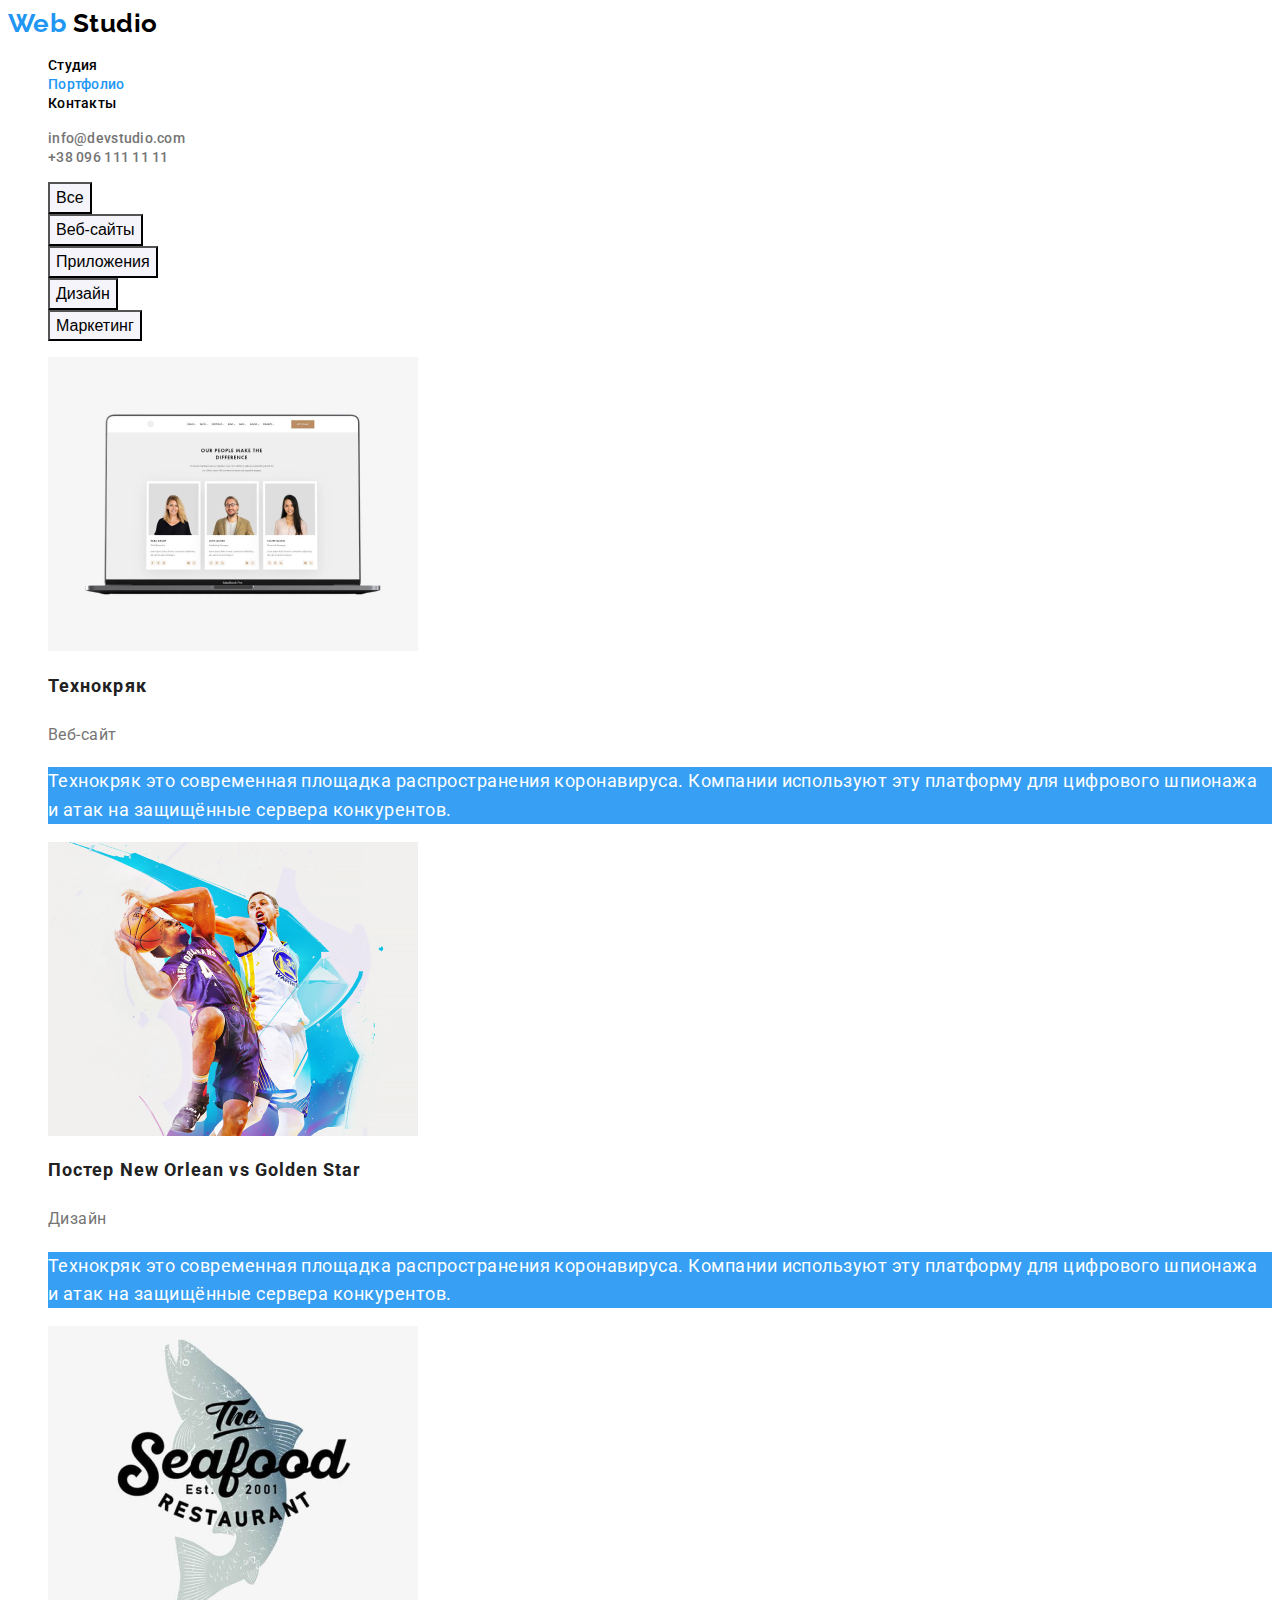
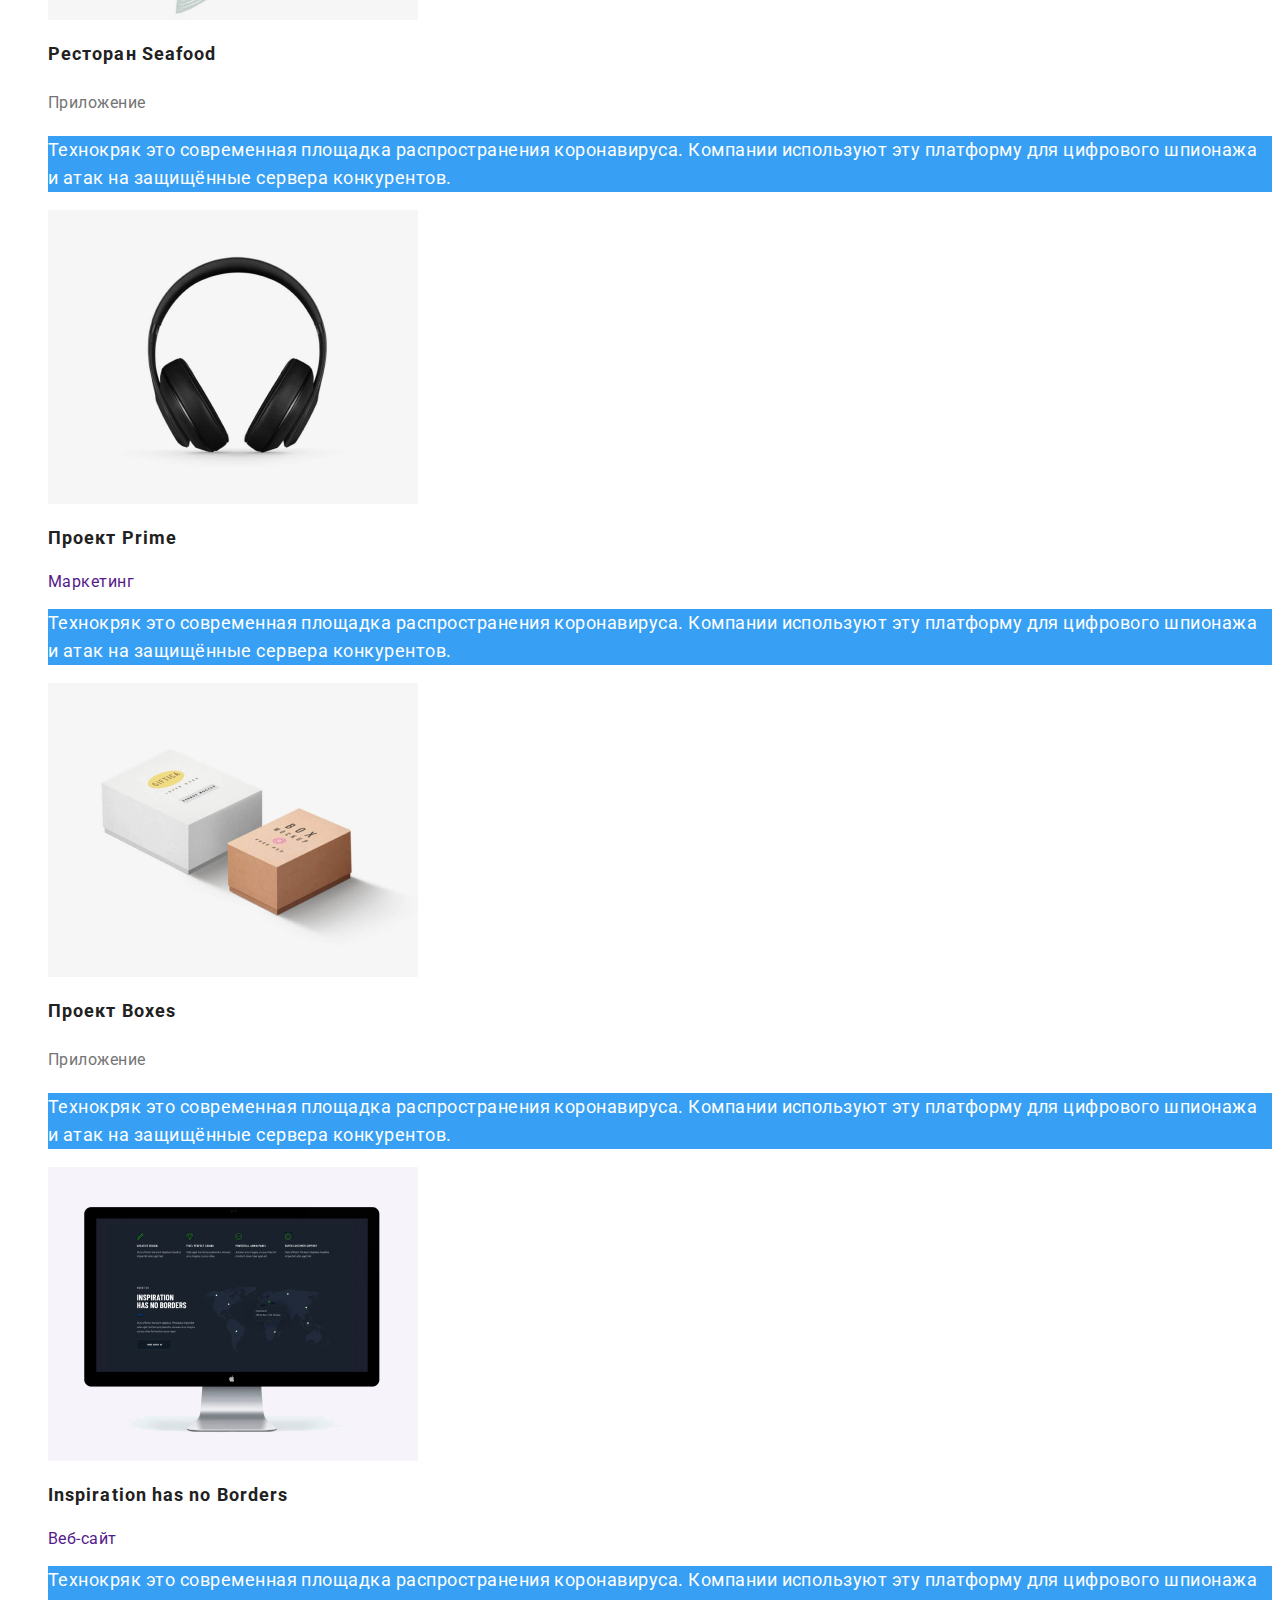
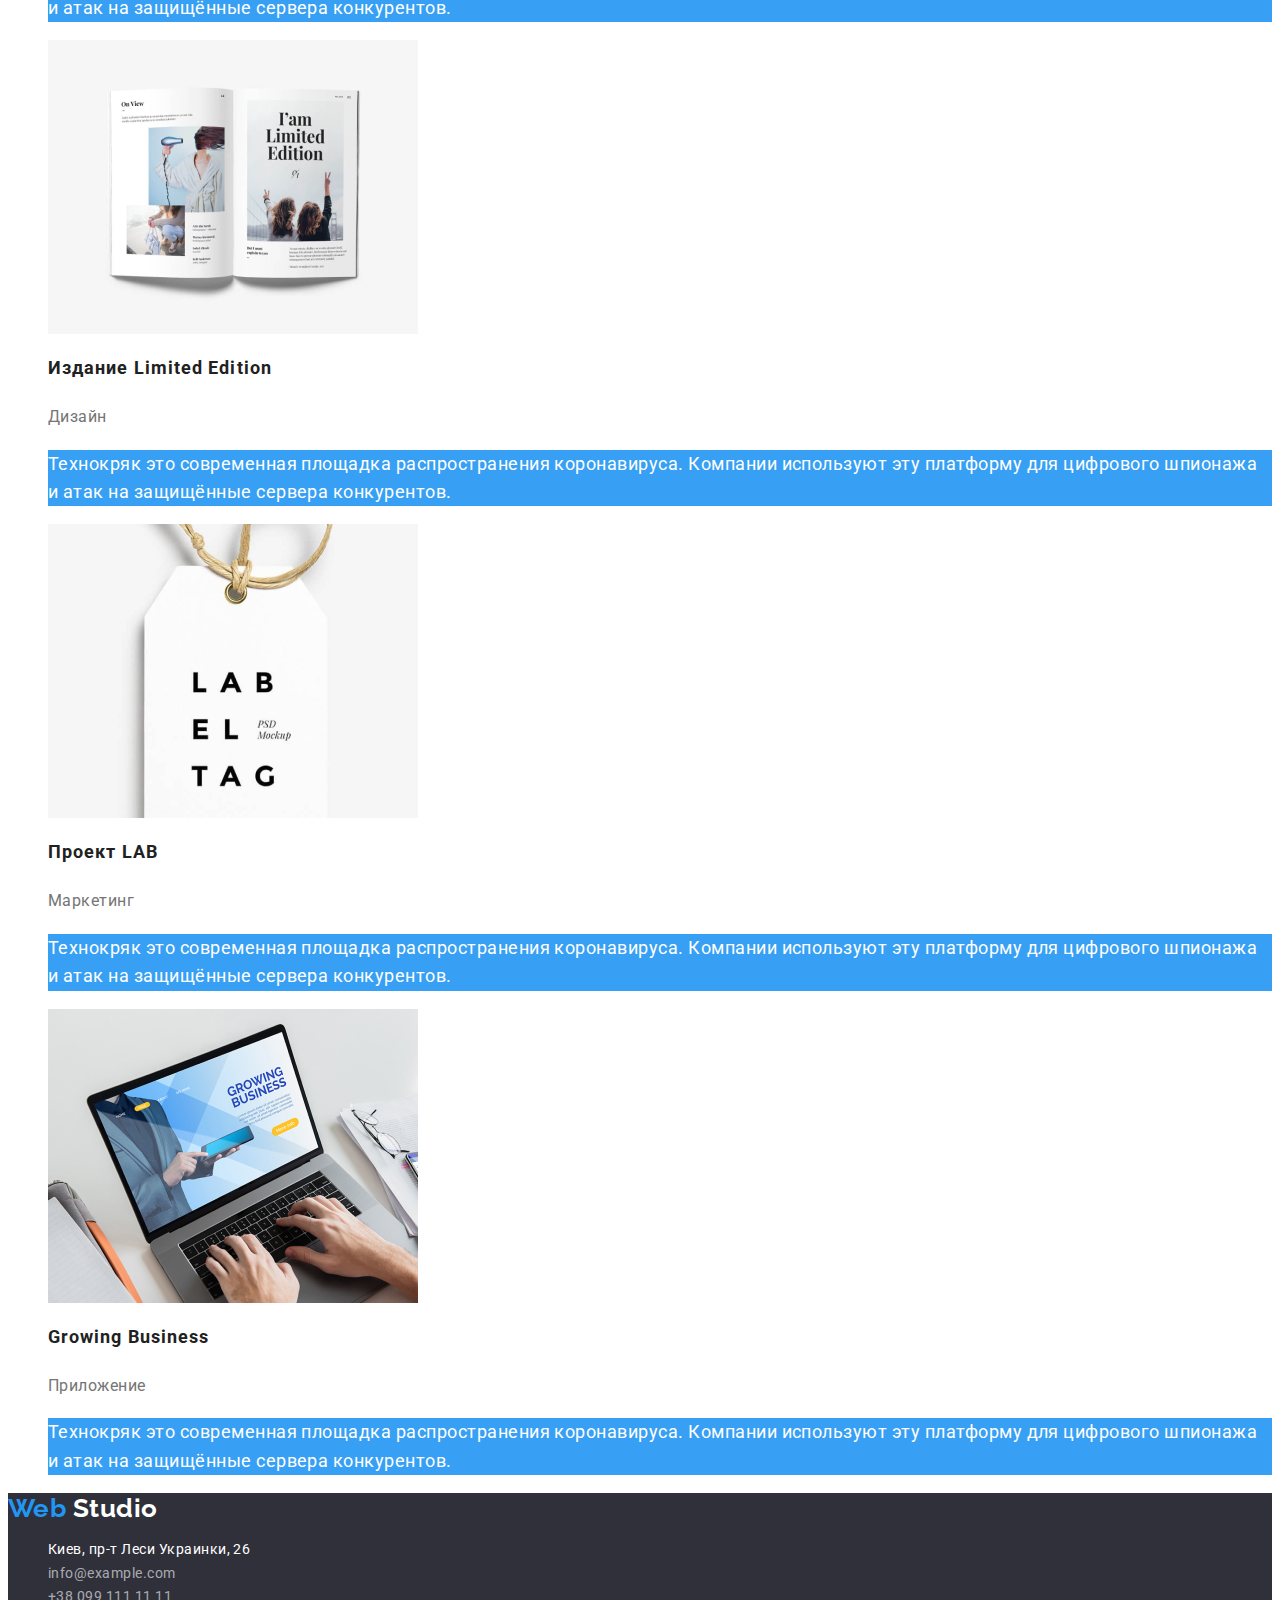
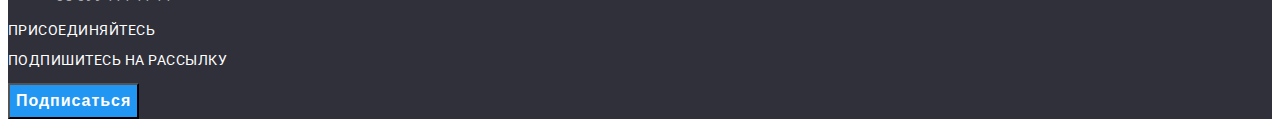
==== portfolio.html @ 738c8472 "rep2clon" ====
<!DOCTYPE html>
<html lang="ru">

<head>
    <meta charset="UTF-8">
    <meta name="viewport" content="заказать веб-сайт для магазина ">
    <title>Web Studio</title>
    <link href="https://fonts.googleapis.com/css2?family=Raleway:wght@700&family=Roboto:wght@400;500;700&display=swap"
        rel="stylesheet">
    <link rel="stylesheet" href="./css/portfolio.css" />
</head>

<body>
    <header>
        <b lang="en" class="logo"><span>Web </span>Studio</b>
        <nav>
            <ul class="list site-nav">
                <li class="list-nav"><a href="./index.html" class="link">Студия</a></li>
                <li class="list-nav"><a href="./portfolio.html" class="link activ">Портфолио </a></li>
                <li class="list-nav"><a href="" class="link"> Контакты </a></li>
            </ul>
        </nav>
        <ul class="list contacts">
            <li> <a href="mailto:info@devstudio.com" class="contacts-link">info@devstudio.com</a></li>
            <li><a href="tel:+380961111111" class="contacts-link">+38 096 111 11 11</a></li>
        </ul>
    </header>
    <main>
        <section>
            <div>
                <ul class="list filter">
                    <li><button type="button" class="button">Все</button></li>
                    <li><button type="button" class="button">Веб-сайты</button></li>
                    <li><button type="button" class="button">Приложения</button></li>
                    <li><button type="button" class="button">Дизайн</button></li>
                    <li><button type="button" class="button">Маркетинг</button></li>
                </ul>
            </div>

            <ul class="list">
                <li>
                    <a href="" class="work">
                        <img src="./img1/portfolio/1.jpg" alt="Площадка для продаж">
                        <h1 class="work-title">Технокряк</h1>
                        <p class="work-desk">Веб-сайт</p>
                        <p class="work-excerpt">Технокряк это современная площадка распространения коронавируса.
                            Компании
                            используют эту
                            платформу для цифрового
                            шпионажа и атак на защищённые сервера конкурентов.</p>
                    </a>
                </li>
                <li>
                    <a href="" class="work">
                        <img src="./img1/portfolio/2.jpg" alt="Дизайн постер компании">
                        <h1 class="work-title">Постер New Orlean vs Golden Star</h1>
                        <p class="work-desk">Дизайн</p>
                        <p class="work-excerpt">Технокряк это современная площадка распространения коронавируса.
                            Компании
                            используют эту
                            платформу для цифрового
                            шпионажа и атак на защищённые сервера конкурентов.</p>
                    </a>
                </li>
                <li>
                    <a href="" class="work">
                        <img src="./img1/portfolio/3.jpg" alt="Постер ресторана Seafood">
                        <h1 class="work-title">Ресторан Seafood</h1>
                        <p class="work-desk">Приложение</p>
                        <p class="work-excerpt">Технокряк это современная площадка распространения коронавируса.
                            Компании
                            используют эту
                            платформу для цифрового
                            шпионажа и атак на защищённые сервера конкурентов.</p>
                    </a>
                </li>
                <li>
                    <a href="" class="work">
                        <img src="./img1/portfolio/4.jpg" alt="Наушники">
                        <h1 class="work-title">Проект Prime</h1>
                        <p class="workt-desk">Маркетинг</p>
                        <p class="work-excerpt">Технокряк это современная площадка распространения коронавируса.
                            Компании
                            используют эту
                            платформу для цифрового
                            шпионажа и атак на защищённые сервера конкурентов.</p>
                    </a>
                </li>
                <li>
                    <a href="" class="work">
                        <img src="./img1/portfolio/5.jpg" alt="Коробки">
                        <h1 class="work-title">Проект Boxes</h1>
                        <p class="work-desk">Приложение</p>
                        <p class="work-excerpt">Технокряк это современная площадка распространения коронавируса.
                            Компании
                            используют эту
                            платформу для цифрового
                            шпионажа и атак на защищённые сервера конкурентов.</p>
                    </a>
                </li>
                <li>
                    <a href="" class="work">
                        <img src="./img1/portfolio/6.jpg" alt="Монитор с Веб-сайтом">
                        <h1 class="work-title">Inspiration has no Borders</h1>
                        <p class="work--desk">Веб-сайт</p>
                        <p class="work-excerpt">Технокряк это современная площадка распространения коронавируса.
                            Компании
                            используют эту
                            платформу для цифрового
                            шпионажа и атак на защищённые сервера конкурентов.</p>
                    </a>
                </li>
                <li>
                    <a href="" class="work">
                        <img src="./img1/portfolio/7.jpg" alt="Дизайн журнала">
                        <h1 class="work-title">Издание Limited Edition</h1>
                        <p class="work-desk">Дизайн</p>
                        <p class="work-excerpt">Технокряк это современная площадка распространения коронавируса.
                            Компании используют эту
                            платформу для цифрового
                            шпионажа и атак на защищённые сервера конкурентов.</p>
                    </a>
                </li>
                <li>
                    <a href="" class="work">
                        <img src="./img1/portfolio/8.jpg" alt="Логотип LAB">
                        <h1 class="work-title">Проект LAB</h1>
                        <p class="work-desk">Маркетинг</p>
                        <p class="work-excerpt">Технокряк это современная площадка распространения коронавируса.
                            Компании
                            используют эту
                            платформу для цифрового
                            шпионажа и атак на защищённые сервера конкурентов.</p>
                    </a>
                </li>
                <li>
                    <a href="" class="work">
                        <img src="./img1/portfolio/9.jpg" alt="Ноутбук ">
                        <h1 class="work-title">Growing Business</h1>
                        <p class="work-desk">Приложение</p>
                        <p class="work-excerpt">Технокряк это современная площадка распространения коронавируса.
                            Компании
                            используют эту
                            платформу для цифрового
                            шпионажа и атак на защищённые сервера конкурентов.</p>
                    </a>
                </li>
            </ul>
        </section>

    </main>
    <footer>
        <b lang="en" class="logo"><span>Web </span>Studio </b>
        <address>
            <ul class="list contacts">
                <li><a href="https://goo.gl/maps/BFdx57nHsnyV4VVX7" class="contacts-address" target="_blank"
                        rel="noopener noreferrer">
                        Киев, пр-т Леси Украинки, 26 </a> </li>
                <li><a href="mailto:info@example.com" class="contacts-item">info@example.com</a></li>
                <li><a href="tel:+380991111111" class="contacts-item">+38 099 111 11 11</a></li>
        </address>
        </ul>
        <div>
            <p class="sign">Присоединяйтесь</p>
            <ul class="list">
                <a href="https://www.instagram.com/" target="_blank" rel="noopener noreferrer"
                    aria-label="ссылка на Instagram"></a>
                <a href="https://twitter.com/" target="_blank" rel="noopener noreferrer"
                    aria-label="ссылка на Twitter"></a>
                <a href="https://m.facebook.com/" target="_blank" rel="noopener noreferrer"
                    aria-label="ссылка на Facebook"></a>
                <a href="https://www.linkedin.com/" target="_blank" rel="noopener noreferrer"
                    aria-label="ссылка на Linkedin"></a>
            </ul>
        </div>
        <div>
            <p class="sign">Подпишитесь на рассылку</p>
            <button class="button">Подписаться</button>
        </div>
    </footer>

</body>

</html>
---- css/portfolio.css ----
:root {
    --accent-color: #2196F3;
    --primary-text-color: #000000;
    --title-text-color: #757575;
    --focus-color: #FFFFFF;
}

body {
    font-family: Roboto, sans-serif;
    letter-spacing: 0.03em;
    color:var(--primary-text-color);
    background: var(--focus-color);
}
.logo {
    font-family: Raleway;
    font-weight: bold;
    font-size: 26px;
    line-height: 1.19;
}

.logo>span {
    color: var(--accent-color);
}

.list {
    list-style: none;
}

.site-nav .link  {
    font-weight: 500;
    font-size: 14px;
    line-height: 1.14;
    letter-spacing: 0.02em;
    color:var(--primary-text-color);
    text-decoration: none;
    
}
.site-nav .list-nav .activ {
    color: var(--accent-color);
}


.site-nav .link:hover,
.site-nav .link:focus,
.site-nav .link:active {
    color: var(--accent-color);
}

header .contacts-link {
    font-weight: 500;
    font-size: 14px;
    line-height: 1.14;
    letter-spacing: 0.02em;
    text-decoration: none;
    color: var(--title-text-color);
}

header .contacts-link:hover,
.contacts-link:focus,
.contacts-link:active {
    color: var(--accent-color);
}

.filter .button {
    font-weight: 500;
    font-size: 16px;
    line-height: 1.62;
    text-align: center;
    background: #F5F4FA;
}

.filter .button:hover,
.filter .button:focus,
.filter .button:active {
    background: var(--accent-color);
    color: var(--focus-color);
}

.work-title {
    font-family: Roboto;
    font-style: normal;
    font-weight: bold;
    font-size: 18px;
    line-height: 2.0;
    letter-spacing: 0.06em;
    color: #212121;
}

.work {
    text-decoration: none;
}

.work-desk {
    font-size: 16px;
    line-height: 1.87;
    color: var(--title-text-color);
}

.work .work-excerpt {
    font-size: 18px;
    line-height: 1.56;
    color: var(--focus-color);
    background: rgba(33, 150, 243, 0.9);
}

footer .button {
    font-weight: bold;
    font-size: 16px;
    line-height: 1.875;
    display: flex;
    align-items: center;
    text-align: center;
    letter-spacing: 0.06em;
    color: var(--focus-color);
    background: var(--accent-color);
}

footer {
    background: #2F303A;
    font-size: 14px;
    line-height: 1.14;
    color: var(--focus-color);
}

footer .contacts-item {
    font-size: 14px;
    line-height: 1.71;
    text-decoration: none;
    color: rgba(255, 255, 255, 0.6);
}

footer .contacts-item:hover,
.contacts-item:active,
.contacts-item:focus {
    color: var(--accent-color);
}

footer .contacts-address {
    color: var(--focus-color);
    font-size: 14px;
    line-height: 1.71;
    text-decoration: none;
}

footer .contacts-address:hover,
.contacts-address:focus,
.contacts-address:active {
    color: var(--accent-color);
}

footer>address {
    font-style: normal;
}
.sign{
    text-transform: uppercase;
}
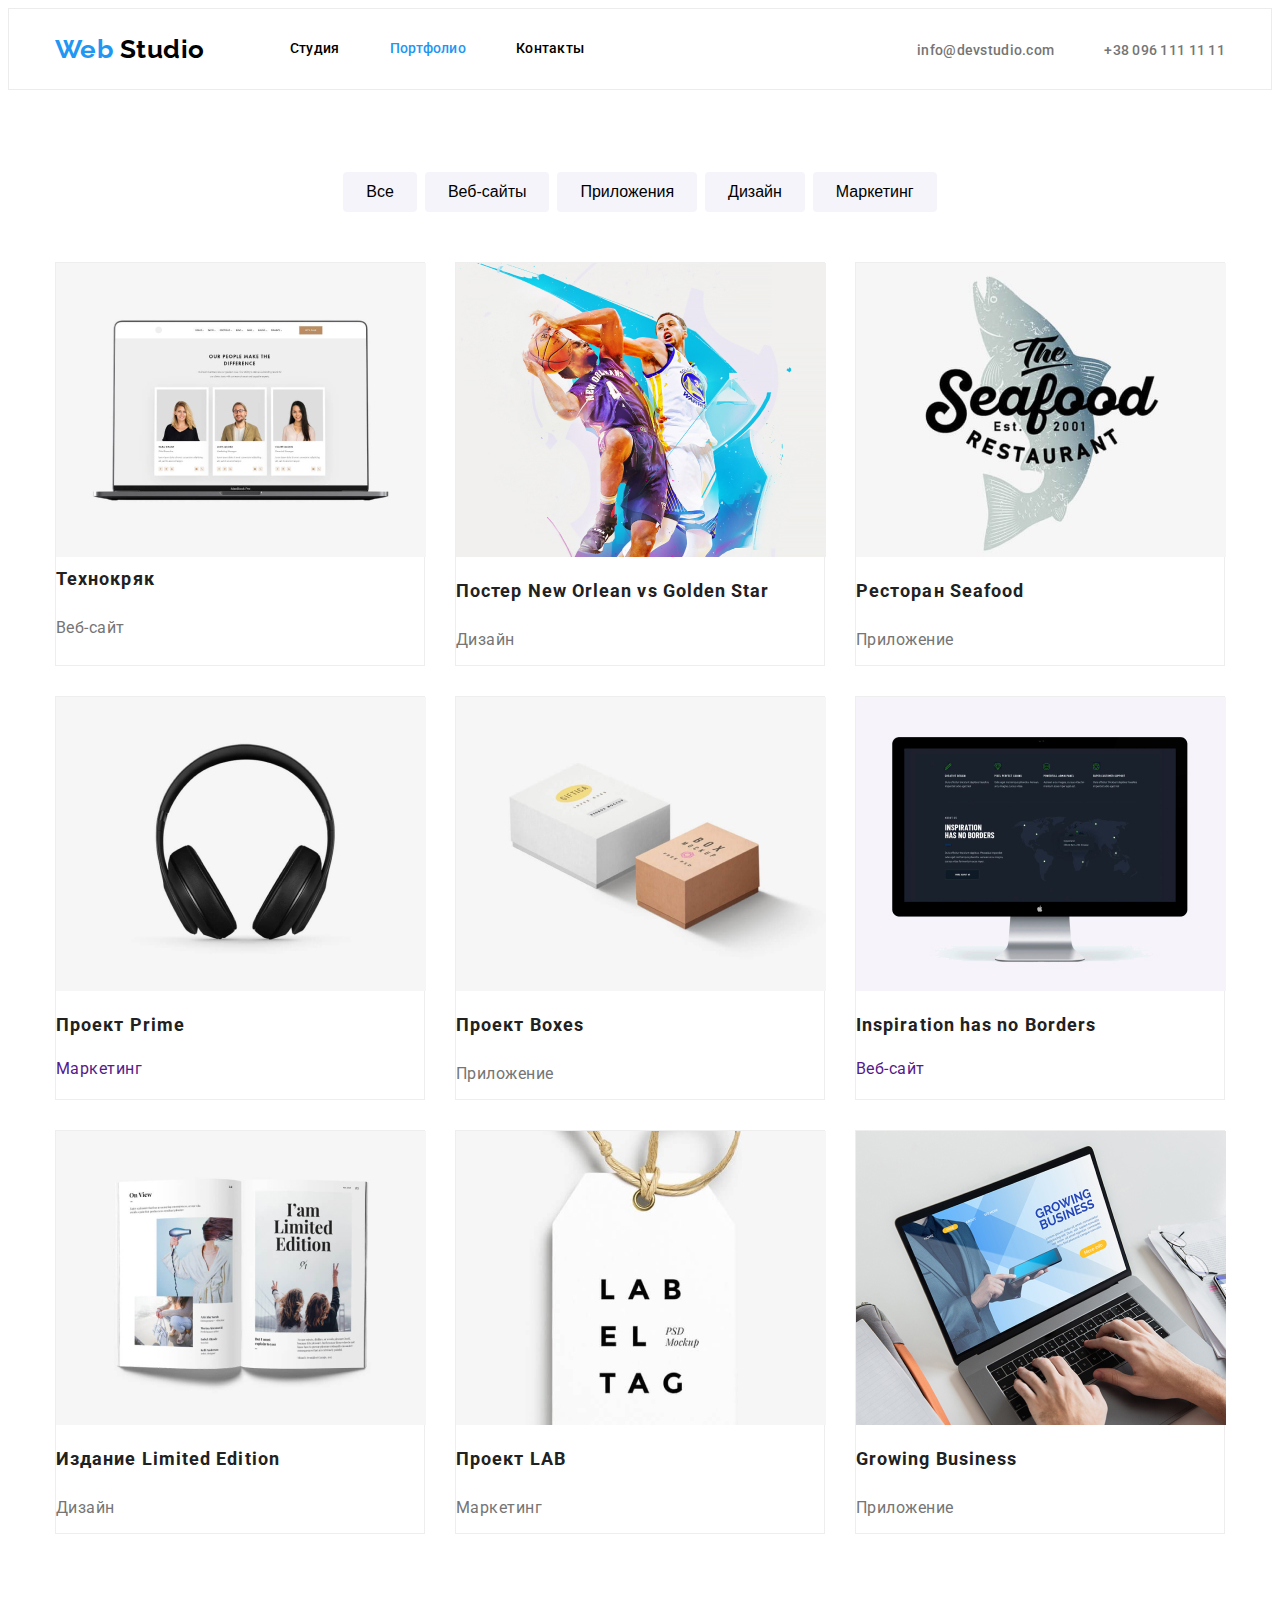
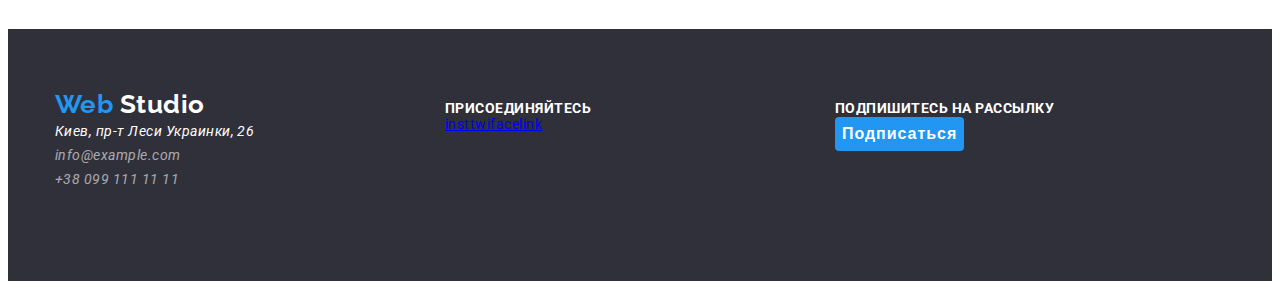
==== commit 3b0a4916: "flexbox" ====
--- a/portfolio.html
+++ b/portfolio.html
@@ -5,178 +5,189 @@
     <meta charset="UTF-8">
     <meta name="viewport" content="заказать веб-сайт для магазина ">
     <title>Web Studio</title>
+    <link rel="stylesheet" href="https://github.com/necolas/normalize.css/blob/master/normalize.css">
     <link href="https://fonts.googleapis.com/css2?family=Raleway:wght@700&family=Roboto:wght@400;500;700&display=swap"
         rel="stylesheet">
     <link rel="stylesheet" href="./css/portfolio.css" />
 </head>
 
 <body>
-    <header>
-        <b lang="en" class="logo"><span>Web </span>Studio</b>
-        <nav>
-            <ul class="list site-nav">
-                <li class="list-nav"><a href="./index.html" class="link">Студия</a></li>
-                <li class="list-nav"><a href="./portfolio.html" class="link activ">Портфолио </a></li>
-                <li class="list-nav"><a href="" class="link"> Контакты </a></li>
+    <header class="nav">
+        <div class="container header-nav">
+            <b lang="en" class="logo"><span>Web </span>Studio</b>
+            <nav>
+                <ul class="list site-nav">
+                    <li class="item-nav"><a href="./index.html" class="link">Студия</a></li>
+                    <li class="item-nav"><a href="./portfolio.html" class="link activ">Портфолио </a></li>
+                    <li class="item-nav"><a href="" class="link"> Контакты </a></li>
+                </ul>
+            </nav>
+            <ul class="list contacts-header">
+                <li class="item"> <a href="mailto:info@devstudio.com" class="contacts-link">info@devstudio.com</a></li>
+                <li class="item"><a href="tel:+380961111111" class="contacts-link">+38 096 111 11 11</a></li>
             </ul>
-        </nav>
-        <ul class="list contacts">
-            <li> <a href="mailto:info@devstudio.com" class="contacts-link">info@devstudio.com</a></li>
-            <li><a href="tel:+380961111111" class="contacts-link">+38 096 111 11 11</a></li>
-        </ul>
+        </div>
     </header>
     <main>
-        <section>
+        <section class="container">
             <div>
                 <ul class="list filter">
-                    <li><button type="button" class="button">Все</button></li>
-                    <li><button type="button" class="button">Веб-сайты</button></li>
-                    <li><button type="button" class="button">Приложения</button></li>
-                    <li><button type="button" class="button">Дизайн</button></li>
-                    <li><button type="button" class="button">Маркетинг</button></li>
+                    <li class="item"><button type="button" class="button">Все</button></li>
+                    <li class="item"><button type="button" class="button">Веб-сайты</button></li>
+                    <li class="item"><button type="button" class="button">Приложения</button></li>
+                    <li class="item"><button type="button" class="button">Дизайн</button></li>
+                    <li class="item"><button type="button" class="button">Маркетинг</button></li>
                 </ul>
             </div>
 
-            <ul class="list">
-                <li>
+            <ul class="work-list list ">
+                <li class="work-case">
                     <a href="" class="work">
-                        <img src="./img1/portfolio/1.jpg" alt="Площадка для продаж">
-                        <h1 class="work-title">Технокряк</h1>
+                        <img src="./img1/portfolio/1.jpg" width: 370px; height: 294px; alt="Площадка для продаж">
+                        <h1 class="work-title list">Технокряк</h1>
                         <p class="work-desk">Веб-сайт</p>
-                        <p class="work-excerpt">Технокряк это современная площадка распространения коронавируса.
+                        <!--  <p class="work-excerpt">Технокряк это современная площадка распространения коронавируса.
                             Компании
                             используют эту
                             платформу для цифрового
-                            шпионажа и атак на защищённые сервера конкурентов.</p>
+                            шпионажа и атак на защищённые сервера конкурентов.</p>-->
                     </a>
                 </li>
-                <li>
+                <li class="work-case">
                     <a href="" class="work">
-                        <img src="./img1/portfolio/2.jpg" alt="Дизайн постер компании">
+                        <img src="./img1/portfolio/2.jpg" width: 370px; height: 294px; alt="Дизайн постер компании">
                         <h1 class="work-title">Постер New Orlean vs Golden Star</h1>
                         <p class="work-desk">Дизайн</p>
-                        <p class="work-excerpt">Технокряк это современная площадка распространения коронавируса.
+                        <!-- <p class="work-excerpt">Технокряк это современная площадка распространения коронавируса.
                             Компании
                             используют эту
                             платформу для цифрового
-                            шпионажа и атак на защищённые сервера конкурентов.</p>
+                            шпионажа и атак на защищённые сервера конкурентов.</p> -->
                     </a>
                 </li>
-                <li>
+                <li class="work-case">
                     <a href="" class="work">
-                        <img src="./img1/portfolio/3.jpg" alt="Постер ресторана Seafood">
+                        <img src="./img1/portfolio/3.jpg" width: 370px; height: 294px; alt="Постер ресторана Seafood">
                         <h1 class="work-title">Ресторан Seafood</h1>
                         <p class="work-desk">Приложение</p>
-                        <p class="work-excerpt">Технокряк это современная площадка распространения коронавируса.
+                        <!-- <p class="work-excerpt">Технокряк это современная площадка распространения коронавируса.
                             Компании
                             используют эту
                             платформу для цифрового
-                            шпионажа и атак на защищённые сервера конкурентов.</p>
+                            шпионажа и атак на защищённые сервера конкурентов.</p> -->
                     </a>
                 </li>
-                <li>
+                <li class="work-case">
                     <a href="" class="work">
-                        <img src="./img1/portfolio/4.jpg" alt="Наушники">
+                        <img src="./img1/portfolio/4.jpg" width: 370px; height: 294px; alt="Наушники">
                         <h1 class="work-title">Проект Prime</h1>
                         <p class="workt-desk">Маркетинг</p>
-                        <p class="work-excerpt">Технокряк это современная площадка распространения коронавируса.
+                        <!--<p class="work-excerpt">Технокряк это современная площадка распространения коронавируса.
                             Компании
                             используют эту
                             платформу для цифрового
-                            шпионажа и атак на защищённые сервера конкурентов.</p>
+                            шпионажа и атак на защищённые сервера конкурентов.</p>-->
                     </a>
                 </li>
-                <li>
+                <li class="work-case">
                     <a href="" class="work">
-                        <img src="./img1/portfolio/5.jpg" alt="Коробки">
+                        <img src="./img1/portfolio/5.jpg" width: 370px; height: 294px; alt="Коробки">
                         <h1 class="work-title">Проект Boxes</h1>
                         <p class="work-desk">Приложение</p>
-                        <p class="work-excerpt">Технокряк это современная площадка распространения коронавируса.
+                        <!--<p class="work-excerpt">Технокряк это современная площадка распространения коронавируса.
                             Компании
                             используют эту
                             платформу для цифрового
-                            шпионажа и атак на защищённые сервера конкурентов.</p>
+                            шпионажа и атак на защищённые сервера конкурентов.</p>-->
                     </a>
                 </li>
-                <li>
+                <li class="work-case">
                     <a href="" class="work">
-                        <img src="./img1/portfolio/6.jpg" alt="Монитор с Веб-сайтом">
+                        <img src="./img1/portfolio/6.jpg" width: 370px; height: 294px; alt="Монитор с Веб-сайтом">
                         <h1 class="work-title">Inspiration has no Borders</h1>
                         <p class="work--desk">Веб-сайт</p>
-                        <p class="work-excerpt">Технокряк это современная площадка распространения коронавируса.
+                        <!--<p class="work-excerpt">Технокряк это современная площадка распространения коронавируса.
                             Компании
                             используют эту
                             платформу для цифрового
-                            шпионажа и атак на защищённые сервера конкурентов.</p>
+                            шпионажа и атак на защищённые сервера конкурентов.</p>-->
                     </a>
                 </li>
-                <li>
+                <li class="work-case">
                     <a href="" class="work">
-                        <img src="./img1/portfolio/7.jpg" alt="Дизайн журнала">
+                        <img src="./img1/portfolio/7.jpg" width: 370px; height: 294px; alt="Дизайн журнала">
                         <h1 class="work-title">Издание Limited Edition</h1>
                         <p class="work-desk">Дизайн</p>
-                        <p class="work-excerpt">Технокряк это современная площадка распространения коронавируса.
+                        <!-- <p class="work-excerpt">Технокряк это современная площадка распространения коронавируса.
                             Компании используют эту
                             платформу для цифрового
-                            шпионажа и атак на защищённые сервера конкурентов.</p>
+                            шпионажа и атак на защищённые сервера конкурентов.</p>-->
                     </a>
                 </li>
-                <li>
+                <li class="work-case">
                     <a href="" class="work">
-                        <img src="./img1/portfolio/8.jpg" alt="Логотип LAB">
+                        <img src="./img1/portfolio/8.jpg" width: 370px; height: 294px; alt="Логотип LAB">
                         <h1 class="work-title">Проект LAB</h1>
                         <p class="work-desk">Маркетинг</p>
-                        <p class="work-excerpt">Технокряк это современная площадка распространения коронавируса.
+                        <!-- <p class="work-excerpt">Технокряк это современная площадка распространения коронавируса.
                             Компании
                             используют эту
                             платформу для цифрового
-                            шпионажа и атак на защищённые сервера конкурентов.</p>
+                            шпионажа и атак на защищённые сервера конкурентов.</p>-->
                     </a>
                 </li>
-                <li>
+                <li class="work-case">
                     <a href="" class="work">
-                        <img src="./img1/portfolio/9.jpg" alt="Ноутбук ">
+                        <img src="./img1/portfolio/9.jpg" width: 370px; height: 294px; alt="Ноутбук">
                         <h1 class="work-title">Growing Business</h1>
                         <p class="work-desk">Приложение</p>
-                        <p class="work-excerpt">Технокряк это современная площадка распространения коронавируса.
+                        <!-- <p class="work-excerpt">Технокряк это современная площадка распространения коронавируса.
                             Компании
                             используют эту
                             платформу для цифрового
-                            шпионажа и атак на защищённые сервера конкурентов.</p>
+                            шпионажа и атак на защищённые сервера конкурентов.</p>-->
                     </a>
                 </li>
             </ul>
+
         </section>
 
     </main>
     <footer>
-        <b lang="en" class="logo"><span>Web </span>Studio </b>
-        <address>
-            <ul class="list contacts">
-                <li><a href="https://goo.gl/maps/BFdx57nHsnyV4VVX7" class="contacts-address" target="_blank"
-                        rel="noopener noreferrer">
-                        Киев, пр-т Леси Украинки, 26 </a> </li>
-                <li><a href="mailto:info@example.com" class="contacts-item">info@example.com</a></li>
-                <li><a href="tel:+380991111111" class="contacts-item">+38 099 111 11 11</a></li>
-        </address>
-        </ul>
-        <div>
-            <p class="sign">Присоединяйтесь</p>
-            <ul class="list">
-                <a href="https://www.instagram.com/" target="_blank" rel="noopener noreferrer"
-                    aria-label="ссылка на Instagram"></a>
-                <a href="https://twitter.com/" target="_blank" rel="noopener noreferrer"
-                    aria-label="ссылка на Twitter"></a>
-                <a href="https://m.facebook.com/" target="_blank" rel="noopener noreferrer"
-                    aria-label="ссылка на Facebook"></a>
-                <a href="https://www.linkedin.com/" target="_blank" rel="noopener noreferrer"
-                    aria-label="ссылка на Linkedin"></a>
+        <div class="container footer-box">
+            <div class="box ">
+                <b lang="en" class="logo"><span>Web </span>Studio </b>
+
+                <address>
+                    <ul class="list contacts">
+                        <li class="item"><a href="https://goo.gl/maps/BFdx57nHsnyV4VVX7" class="contacts-address"
+                                target="_blank" rel="noopener noreferrer">
+                                Киев, пр-т Леси Украинки, 26 </a> </li>
+                        <li class="item"><a href="mailto:info@example.com" class="contacts-item">info@example.com</a>
+                        </li>
+                        <li class="item"><a href="tel:+380991111111" class="contacts-item">+38 099 111 11 11</a></li>
+                </address>
+            </div>
             </ul>
+            <div class="box">
+                <b class="sign">Присоединяйтесь</b>
+                <ul class="list  footer-networks">
+                    <li class="item"> <a href="https://www.instagram.com/" target="_blank" rel="noopener noreferrer"
+                            class="item" aria-label="ссылка на Instagram">inst</a></li>
+                    <li class="item"> <a href="https://twitter.com/" target="_blank" rel="noopener noreferrer"
+                            class="item" aria-label="ссылка на Twitter">twi</a></li>
+                    <li class="item"> <a href="https://m.facebook.com/" target="_blank" rel="noopener noreferrer"
+                            class="item" aria-label="ссылка на Facebook">face</a></li>
+                    <li class="item"> <a href="https://www.linkedin.com/" target="_blank" rel="noopener noreferrer"
+                            aria-label="ссылка на Linkedin">link</a></li>
+                </ul>
+            </div>
+            <div class="box">
+                <b class="sign">Подпишитесь на рассылку</b>
+                <button class="button">Подписаться</button>
+            </div>
         </div>
-        <div>
-            <p class="sign">Подпишитесь на рассылку</p>
-            <button class="button">Подписаться</button>
-        </div>
+
     </footer>
 
 </body>
--- a/css/portfolio.css
+++ b/css/portfolio.css
@@ -1,3 +1,13 @@
+html {
+    box-sizing: border-box;
+}
+
+*,
+*::before,
+*::after {
+    box-sizing: inherit;
+}
+
 :root {
     --accent-color: #2196F3;
     --primary-text-color: #000000;
@@ -8,9 +18,23 @@
 body {
     font-family: Roboto, sans-serif;
     letter-spacing: 0.03em;
-    color:var(--primary-text-color);
+    color: var(--primary-text-color);
     background: var(--focus-color);
 }
+
+.container {
+    width: 1170px;
+    margin-left: auto;
+    margin-right: auto;
+
+
+
+}
+
+.nav {
+    border: 1px solid #ECECEC;
+}
+
 .logo {
     font-family: Raleway;
     font-weight: bold;
@@ -23,22 +47,58 @@
 }
 
 .list {
+    padding: 0px;
+    margin: 0px;
     list-style: none;
 }
 
-.site-nav .link  {
+.site-nav {
+    display: flex;
+    margin-left: 85px;
+}
+
+.header-nav {
+    display: flex;
+    align-items: center;
+    height: 80px;
+
+    /*justify-content: space-between;*/
+}
+
+.site-nav .item-nav+.item-nav {
+    margin-left: 50px;
+
+}
+
+.site-nav .link {
+    display: block;
+    padding-bottom: 16px;
+    padding-top: 16px;
+
+
     font-weight: 500;
     font-size: 14px;
     line-height: 1.14;
     letter-spacing: 0.02em;
-    color:var(--primary-text-color);
-    text-decoration: none;
-    
-}
-.site-nav .list-nav .activ {
-    color: var(--accent-color);
-}
-
+    color: var(--primary-text-color);
+    text-decoration: none;
+
+}
+
+.site-nav .item-nav .activ {
+    color: var(--accent-color);
+}
+
+.contacts-header {
+    display: flex;
+    margin-left: auto;
+
+}
+
+.contacts-header .item+.item {
+    margin-left: 50px;
+
+}
 
 .site-nav .link:hover,
 .site-nav .link:focus,
@@ -47,6 +107,7 @@
 }
 
 header .contacts-link {
+
     font-weight: 500;
     font-size: 14px;
     line-height: 1.14;
@@ -61,12 +122,28 @@
     color: var(--accent-color);
 }
 
+.filter {
+    display: flex;
+    justify-content: center;
+
+}
+
+.filter .item+.item {
+    margin-left: 8px;
+}
+
 .filter .button {
+    padding: 6px 22px;
+    border-radius: 4px;
+    margin-bottom: 50px;
+    margin-top: 82px;
+
     font-weight: 500;
     font-size: 16px;
     line-height: 1.62;
     text-align: center;
     background: #F5F4FA;
+    border: 1px solid transparent;
 }
 
 .filter .button:hover,
@@ -74,6 +151,39 @@
 .filter .button:active {
     background: var(--accent-color);
     color: var(--focus-color);
+}
+
+.work-list {
+    background: #FFFFFF;
+
+
+    display: flex;
+    flex-wrap: wrap;
+    /*justify-content: center;*/
+    justify-content: space-between;
+    /*background-color: teal;*/
+
+
+}
+
+.work-case {
+    width: calc((100% - 60px) / 3);
+    margin-bottom: 30px;
+    margin-right: 30px;
+
+
+    /*width: 370px;*/
+    height: 404px;
+    border: 1px solid #EEEEEE;
+
+}
+
+.work-case:nth-last-child(-n + 3) {
+    margin-bottom: 95px;
+}
+
+.work-case:nth-child(3n) {
+    margin-right: 0;
 }
 
 .work-title {
@@ -103,7 +213,31 @@
     background: rgba(33, 150, 243, 0.9);
 }
 
+/*футер*/
+.footer-networks {
+    display: flex;
+    flex-wrap: wrap;
+
+}
+
+.footer-box {
+    display: flex;
+    flex-wrap: wrap;
+    align-items: baseline;
+    justify-content: space-between;
+
+}
+
+.footer-box .box {
+    width: calc(100% / 3);
+}
+
 footer .button {
+
+    border-radius: 4px;
+    border: 1px solid transparent;
+
+
     font-weight: bold;
     font-size: 16px;
     line-height: 1.875;
@@ -113,9 +247,13 @@
     letter-spacing: 0.06em;
     color: var(--focus-color);
     background: var(--accent-color);
+
 }
 
 footer {
+    height: 252px;
+    padding: 60px 0;
+
     background: #2F303A;
     font-size: 14px;
     line-height: 1.14;
@@ -151,6 +289,7 @@
 footer>address {
     font-style: normal;
 }
-.sign{
+
+.sign {
     text-transform: uppercase;
 }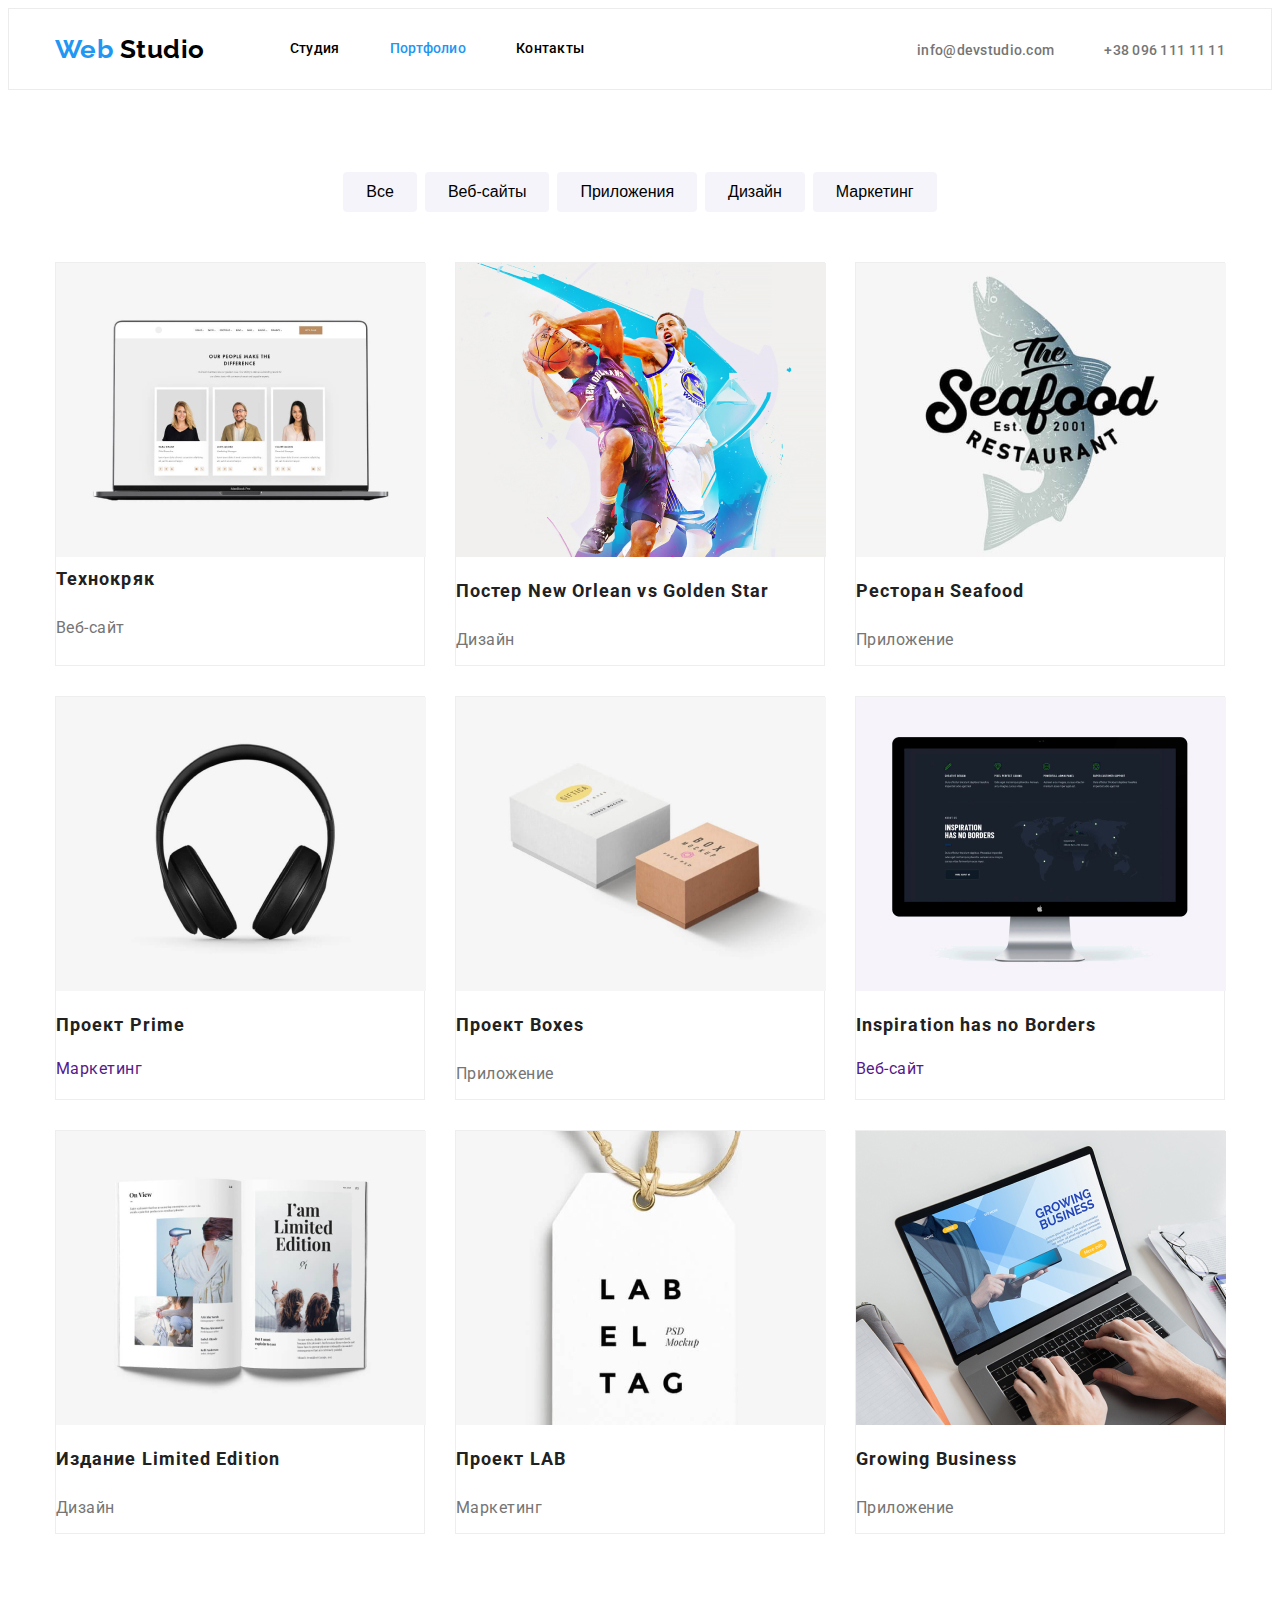
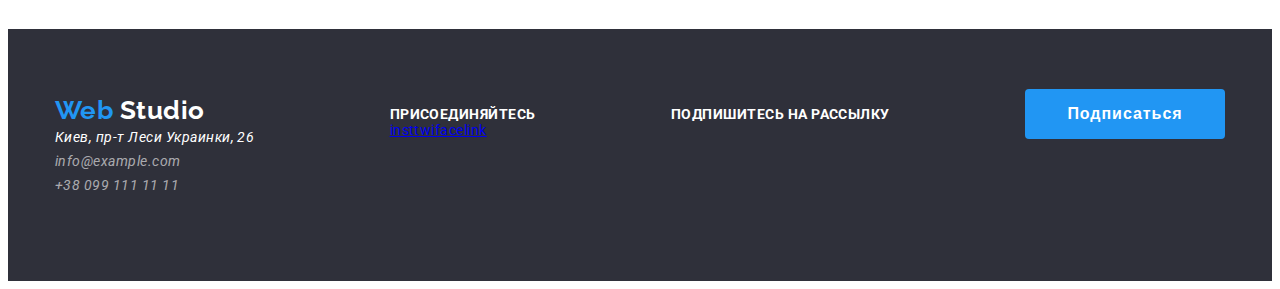
==== commit dedcbf34: "изменения в футере" ====
--- a/portfolio.html
+++ b/portfolio.html
@@ -182,10 +182,10 @@
                             aria-label="ссылка на Linkedin">link</a></li>
                 </ul>
             </div>
-            <div class="box">
-                <b class="sign">Подпишитесь на рассылку</b>
-                <button class="button">Подписаться</button>
-            </div>
+            
+                <b class="sign box">Подпишитесь на рассылку</b>
+                <button class="button box " >Подписаться</button>
+        
         </div>
 
     </footer>
--- a/css/portfolio.css
+++ b/css/portfolio.css
@@ -26,9 +26,6 @@
     width: 1170px;
     margin-left: auto;
     margin-right: auto;
-
-
-
 }
 
 .nav {
@@ -228,14 +225,17 @@
 
 }
 
-.footer-box .box {
-    width: calc(100% / 3);
-}
-
-footer .button {
-
+/*.footer-box .box {
+    width: calc(100% / 4);
+}*/
+
+footer .button{
+
+   justify-content: center;
     border-radius: 4px;
     border: 1px solid transparent;
+    width: 200px;
+    height: 50px;
 
 
     font-weight: bold;
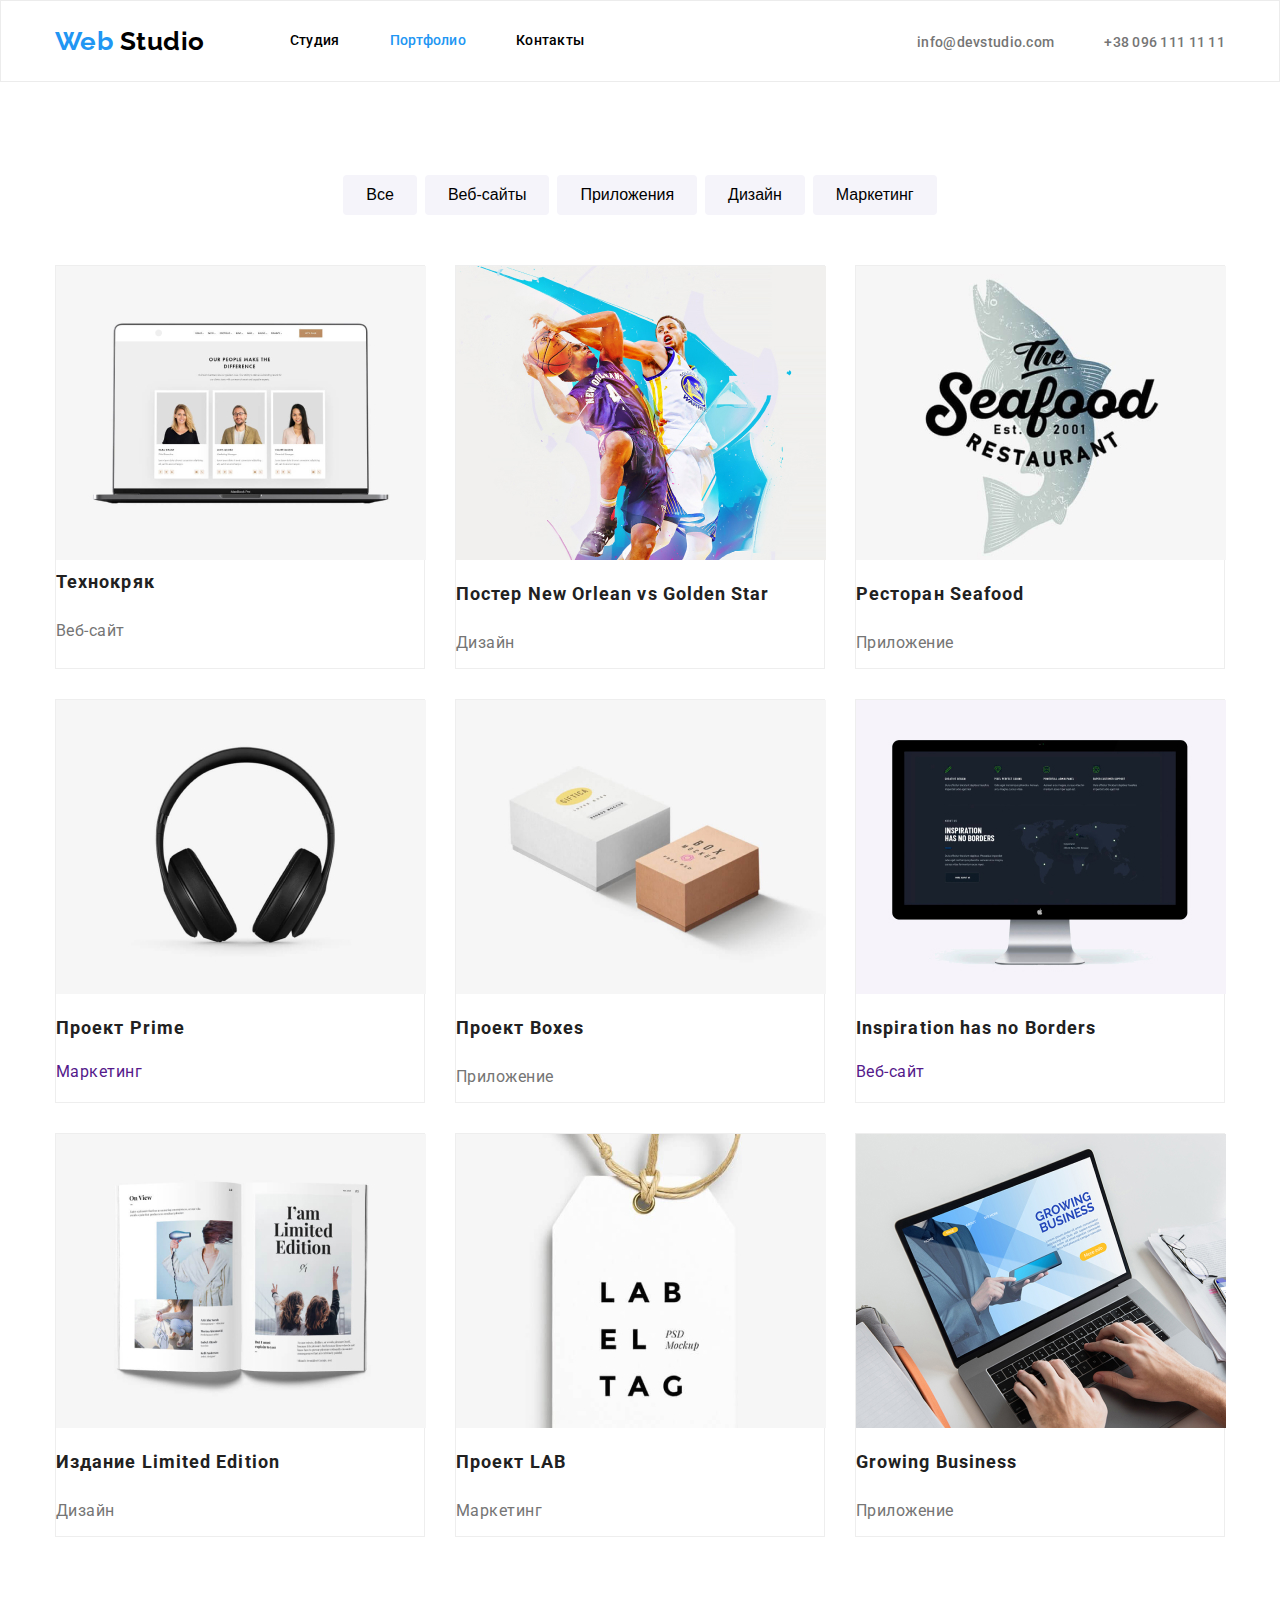
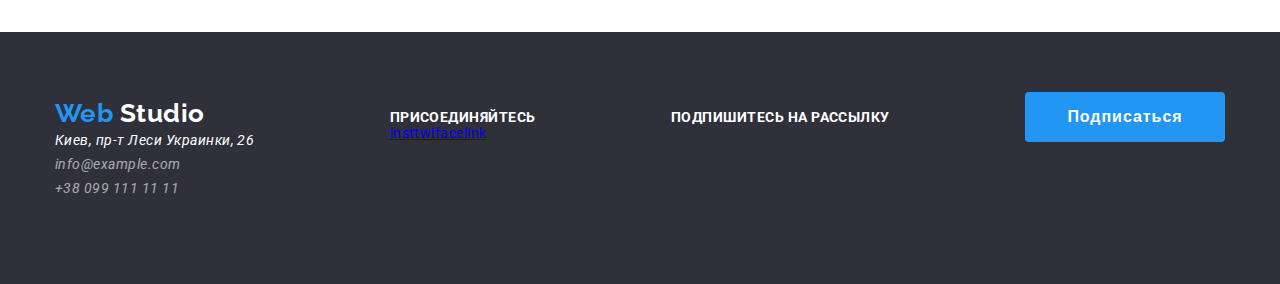
==== commit 5a49e909: "fix1" ====
--- a/portfolio.html
+++ b/portfolio.html
@@ -3,7 +3,8 @@
 
 <head>
     <meta charset="UTF-8">
-    <meta name="viewport" content="заказать веб-сайт для магазина ">
+    <meta name="description" content="заказать веб-сайт для магазина ">
+    <meta name="viewport" content="width=device-width, initial-scale=1.0">
     <title>Web Studio</title>
     <link rel="stylesheet" href="https://github.com/necolas/normalize.css/blob/master/normalize.css">
     <link href="https://fonts.googleapis.com/css2?family=Raleway:wght@700&family=Roboto:wght@400;500;700&display=swap"
@@ -29,7 +30,7 @@
         </div>
     </header>
     <main>
-        <section class="container">
+        <section class="container page-portfolio">
             <div>
                 <ul class="list filter">
                     <li class="item"><button type="button" class="button">Все</button></li>
@@ -43,7 +44,7 @@
             <ul class="work-list list ">
                 <li class="work-case">
                     <a href="" class="work">
-                        <img src="./img1/portfolio/1.jpg" width: 370px; height: 294px; alt="Площадка для продаж">
+                        <img src="./img1/portfolio/1.jpg" class="img" width: 370px; height: 294px; alt="Площадка для продаж">
                         <h1 class="work-title list">Технокряк</h1>
                         <p class="work-desk">Веб-сайт</p>
                         <!--  <p class="work-excerpt">Технокряк это современная площадка распространения коронавируса.
--- a/css/portfolio.css
+++ b/css/portfolio.css
@@ -16,16 +16,20 @@
 }
 
 body {
+    margin: 0px 0px;
+
     font-family: Roboto, sans-serif;
     letter-spacing: 0.03em;
     color: var(--primary-text-color);
     background: var(--focus-color);
+
 }
 
 .container {
     width: 1170px;
     margin-left: auto;
     margin-right: auto;
+    /*outline: 2px solid red;*/
 }
 
 .nav {
@@ -119,6 +123,12 @@
     color: var(--accent-color);
 }
 
+.page-portfolio{
+    padding-top: 93px;
+    padding-bottom: 0px;
+    /*background-color: violet;*/
+}
+
 .filter {
     display: flex;
     justify-content: center;
@@ -133,7 +143,6 @@
     padding: 6px 22px;
     border-radius: 4px;
     margin-bottom: 50px;
-    margin-top: 82px;
 
     font-weight: 500;
     font-size: 16px;
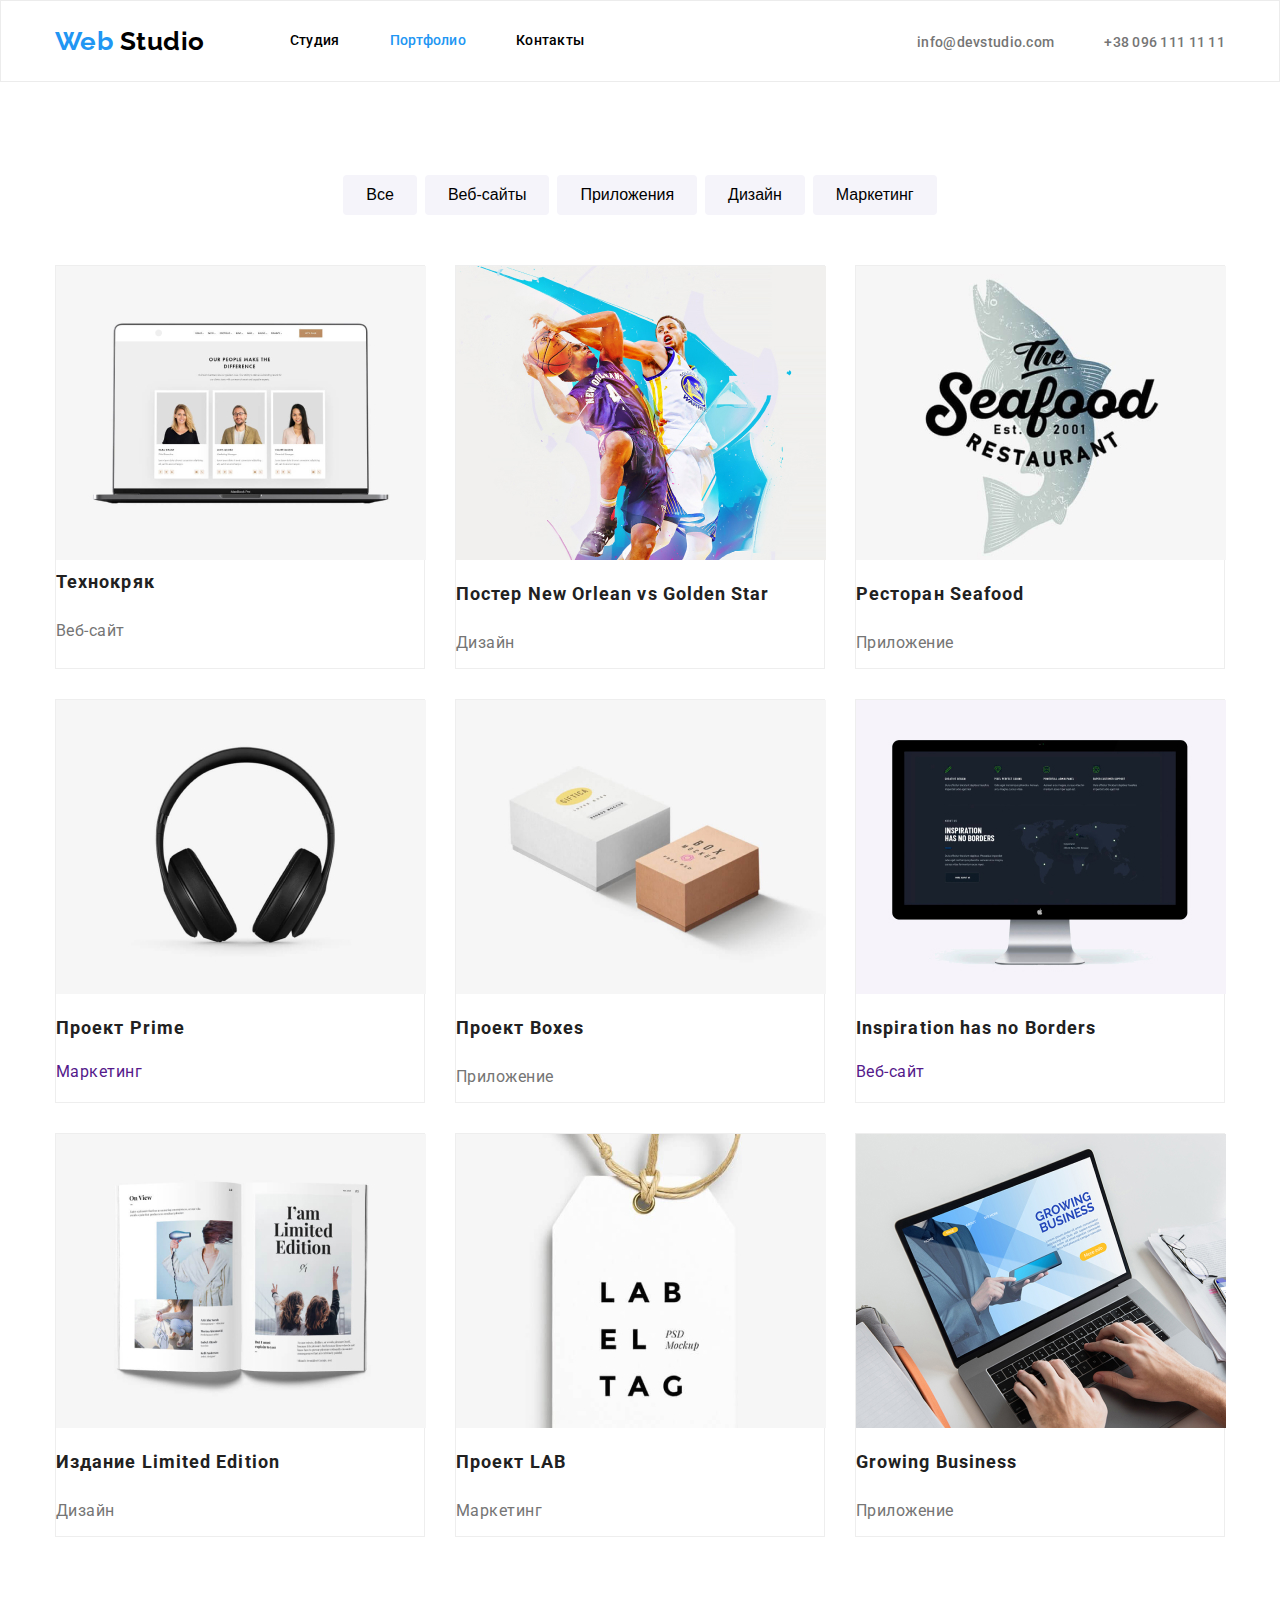
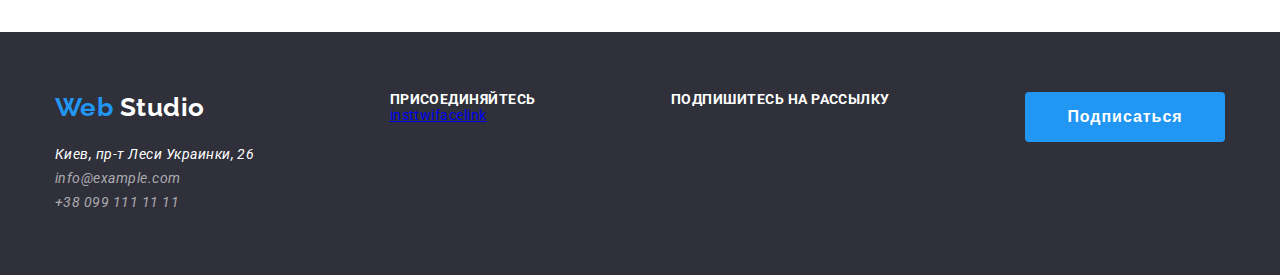
==== commit de139786: "footer2" ====
--- a/portfolio.html
+++ b/portfolio.html
@@ -152,8 +152,8 @@
             </ul>
 
         </section>
+    </main>
 
-    </main>
     <footer>
         <div class="container footer-box">
             <div class="box ">
--- a/css/portfolio.css
+++ b/css/portfolio.css
@@ -220,19 +220,27 @@
 }
 
 /*футер*/
+
+footer {
+    padding-top: 60px;
+
+   background: #2F303A;
+   font-size: 14px;
+   line-height: 1.14;
+   color: var(--focus-color);
+}
+
 .footer-networks {
     display: flex;
-    flex-wrap: wrap;
 
 }
 
 .footer-box {
     display: flex;
-    flex-wrap: wrap;
-    align-items: baseline;
     justify-content: space-between;
 
 }
+
 
 /*.footer-box .box {
     width: calc(100% / 4);
@@ -240,40 +248,39 @@
 
 footer .button{
 
-   justify-content: center;
     border-radius: 4px;
-    border: 1px solid transparent;
+    justify-content: center;
     width: 200px;
     height: 50px;
-
-
+    align-items: center;
+    border: 1px solid transparent;
     font-weight: bold;
     font-size: 16px;
     line-height: 1.875;
     display: flex;
-    align-items: center;
-    text-align: center;
+    
     letter-spacing: 0.06em;
     color: var(--focus-color);
     background: var(--accent-color);
 
 }
 
-footer {
-    height: 252px;
-    padding: 60px 0;
-
-    background: #2F303A;
-    font-size: 14px;
-    line-height: 1.14;
-    color: var(--focus-color);
-}
+
+.box .logo{
+    display: inline-block;
+    margin-bottom: 20px;
+}
+
 
 footer .contacts-item {
     font-size: 14px;
     line-height: 1.71;
     text-decoration: none;
     color: rgba(255, 255, 255, 0.6);
+}
+
+.contacts:last-child {
+    margin-bottom: 60px;
 }
 
 footer .contacts-item:hover,
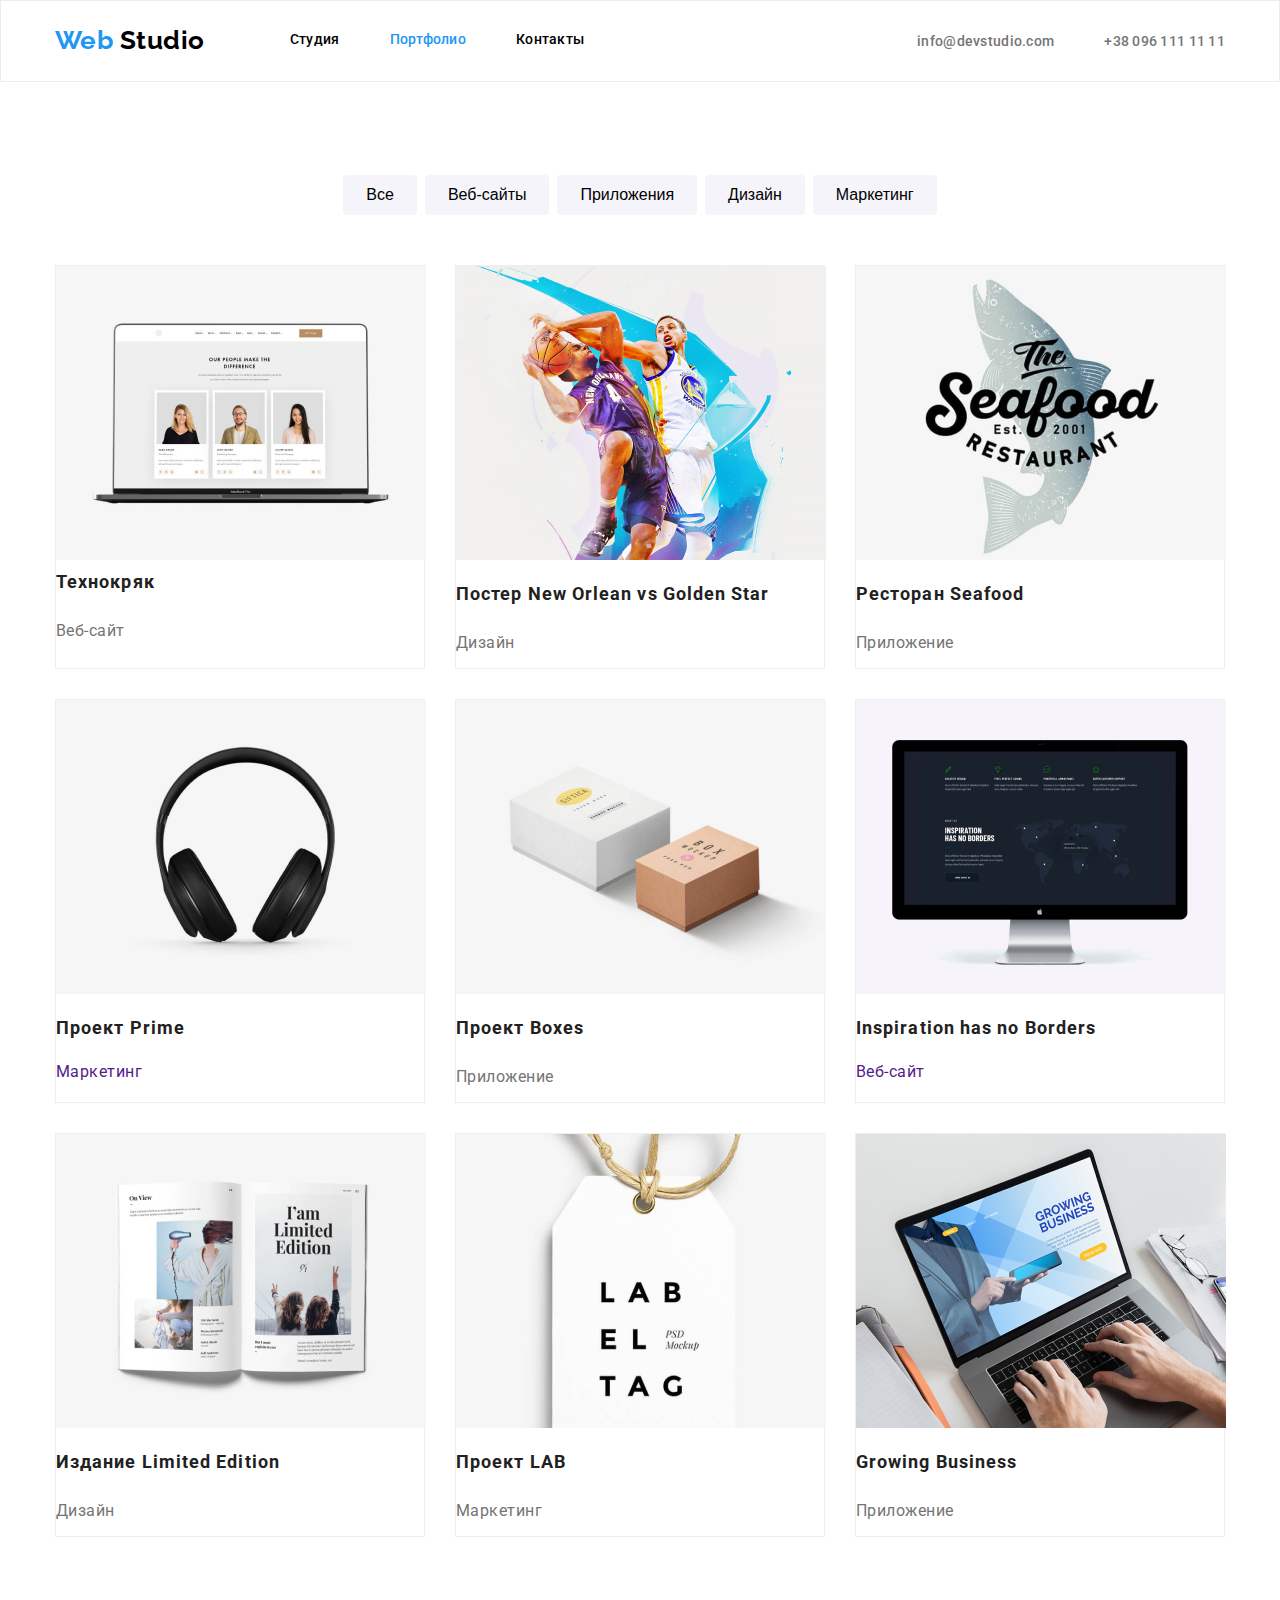
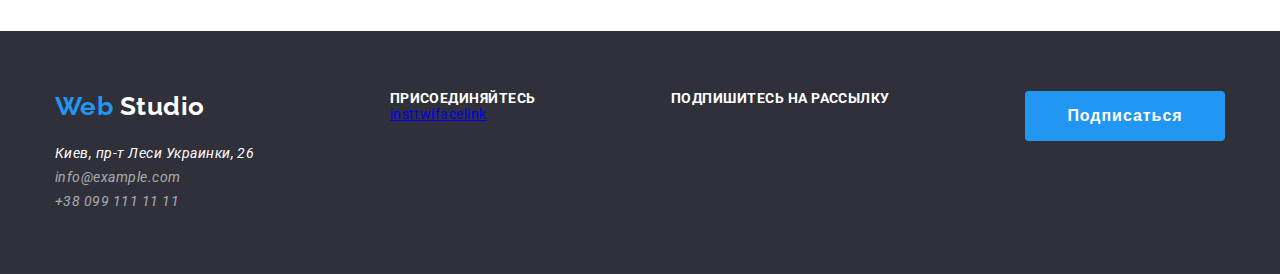
==== commit 92929493: "try3" ====
--- a/portfolio.html
+++ b/portfolio.html
@@ -41,8 +41,8 @@
                 </ul>
             </div>
 
-            <ul class="work-list list ">
-                <li class="work-case">
+            <ul class="work-list list">
+                <li class="work-case ">
                     <a href="" class="work">
                         <img src="./img1/portfolio/1.jpg" class="img" width: 370px; height: 294px; alt="Площадка для продаж">
                         <h1 class="work-title list">Технокряк</h1>
@@ -80,7 +80,7 @@
                 </li>
                 <li class="work-case">
                     <a href="" class="work">
-                        <img src="./img1/portfolio/4.jpg" width: 370px; height: 294px; alt="Наушники">
+                        <img src="./img1/portfolio/4.jpg"  width: 370px; height: 294px; alt="Наушники">
                         <h1 class="work-title">Проект Prime</h1>
                         <p class="workt-desk">Маркетинг</p>
                         <!--<p class="work-excerpt">Технокряк это современная площадка распространения коронавируса.
--- a/css/portfolio.css
+++ b/css/portfolio.css
@@ -26,14 +26,28 @@
 }
 
 .container {
-    width: 1170px;
+    width: 1200px;
+    padding-left:15px;
+    padding-right: 15px;
     margin-left: auto;
     margin-right: auto;
     /*outline: 2px solid red;*/
 }
 
+.list {
+    padding: 0px;
+    margin: 0px;
+    list-style: none;
+}
+
+.header-nav {
+    display: flex;
+    align-items: center;
+}
 .nav {
     border: 1px solid #ECECEC;
+    padding-top: 24px;
+    padding-bottom: 25px;
 }
 
 .logo {
@@ -47,24 +61,12 @@
     color: var(--accent-color);
 }
 
-.list {
-    padding: 0px;
-    margin: 0px;
-    list-style: none;
-}
 
 .site-nav {
     display: flex;
     margin-left: 85px;
 }
 
-.header-nav {
-    display: flex;
-    align-items: center;
-    height: 80px;
-
-    /*justify-content: space-between;*/
-}
 
 .site-nav .item-nav+.item-nav {
     margin-left: 50px;
@@ -73,8 +75,6 @@
 
 .site-nav .link {
     display: block;
-    padding-bottom: 16px;
-    padding-top: 16px;
 
 
     font-weight: 500;
@@ -123,9 +123,11 @@
     color: var(--accent-color);
 }
 
+/*Портфолио */
+
 .page-portfolio{
     padding-top: 93px;
-    padding-bottom: 0px;
+    padding-bottom: 94px;
     /*background-color: violet;*/
 }
 
@@ -161,31 +163,23 @@
 
 .work-list {
     background: #FFFFFF;
-
-
     display: flex;
     flex-wrap: wrap;
-    /*justify-content: center;*/
     justify-content: space-between;
     /*background-color: teal;*/
-
-
 }
 
 .work-case {
     width: calc((100% - 60px) / 3);
     margin-bottom: 30px;
     margin-right: 30px;
-
-
-    /*width: 370px;*/
     height: 404px;
     border: 1px solid #EEEEEE;
-
-}
+}
+
 
 .work-case:nth-last-child(-n + 3) {
-    margin-bottom: 95px;
+    margin-bottom: 0px;
 }
 
 .work-case:nth-child(3n) {
@@ -193,6 +187,7 @@
 }
 
 .work-title {
+
     font-family: Roboto;
     font-style: normal;
     font-weight: bold;
@@ -223,6 +218,7 @@
 
 footer {
     padding-top: 60px;
+    padding-bottom: 60px;
 
    background: #2F303A;
    font-size: 14px;
@@ -230,6 +226,11 @@
    color: var(--focus-color);
 }
 
+.box .logo{
+    display: inline-block;
+    margin-bottom: 20px;
+}
+
 .footer-networks {
     display: flex;
 
@@ -238,9 +239,7 @@
 .footer-box {
     display: flex;
     justify-content: space-between;
-
-}
-
+}
 
 /*.footer-box .box {
     width: calc(100% / 4);
@@ -266,11 +265,6 @@
 }
 
 
-.box .logo{
-    display: inline-block;
-    margin-bottom: 20px;
-}
-
 
 footer .contacts-item {
     font-size: 14px;
@@ -279,9 +273,6 @@
     color: rgba(255, 255, 255, 0.6);
 }
 
-.contacts:last-child {
-    margin-bottom: 60px;
-}
 
 footer .contacts-item:hover,
 .contacts-item:active,
@@ -308,4 +299,5 @@
 
 .sign {
     text-transform: uppercase;
+    
 }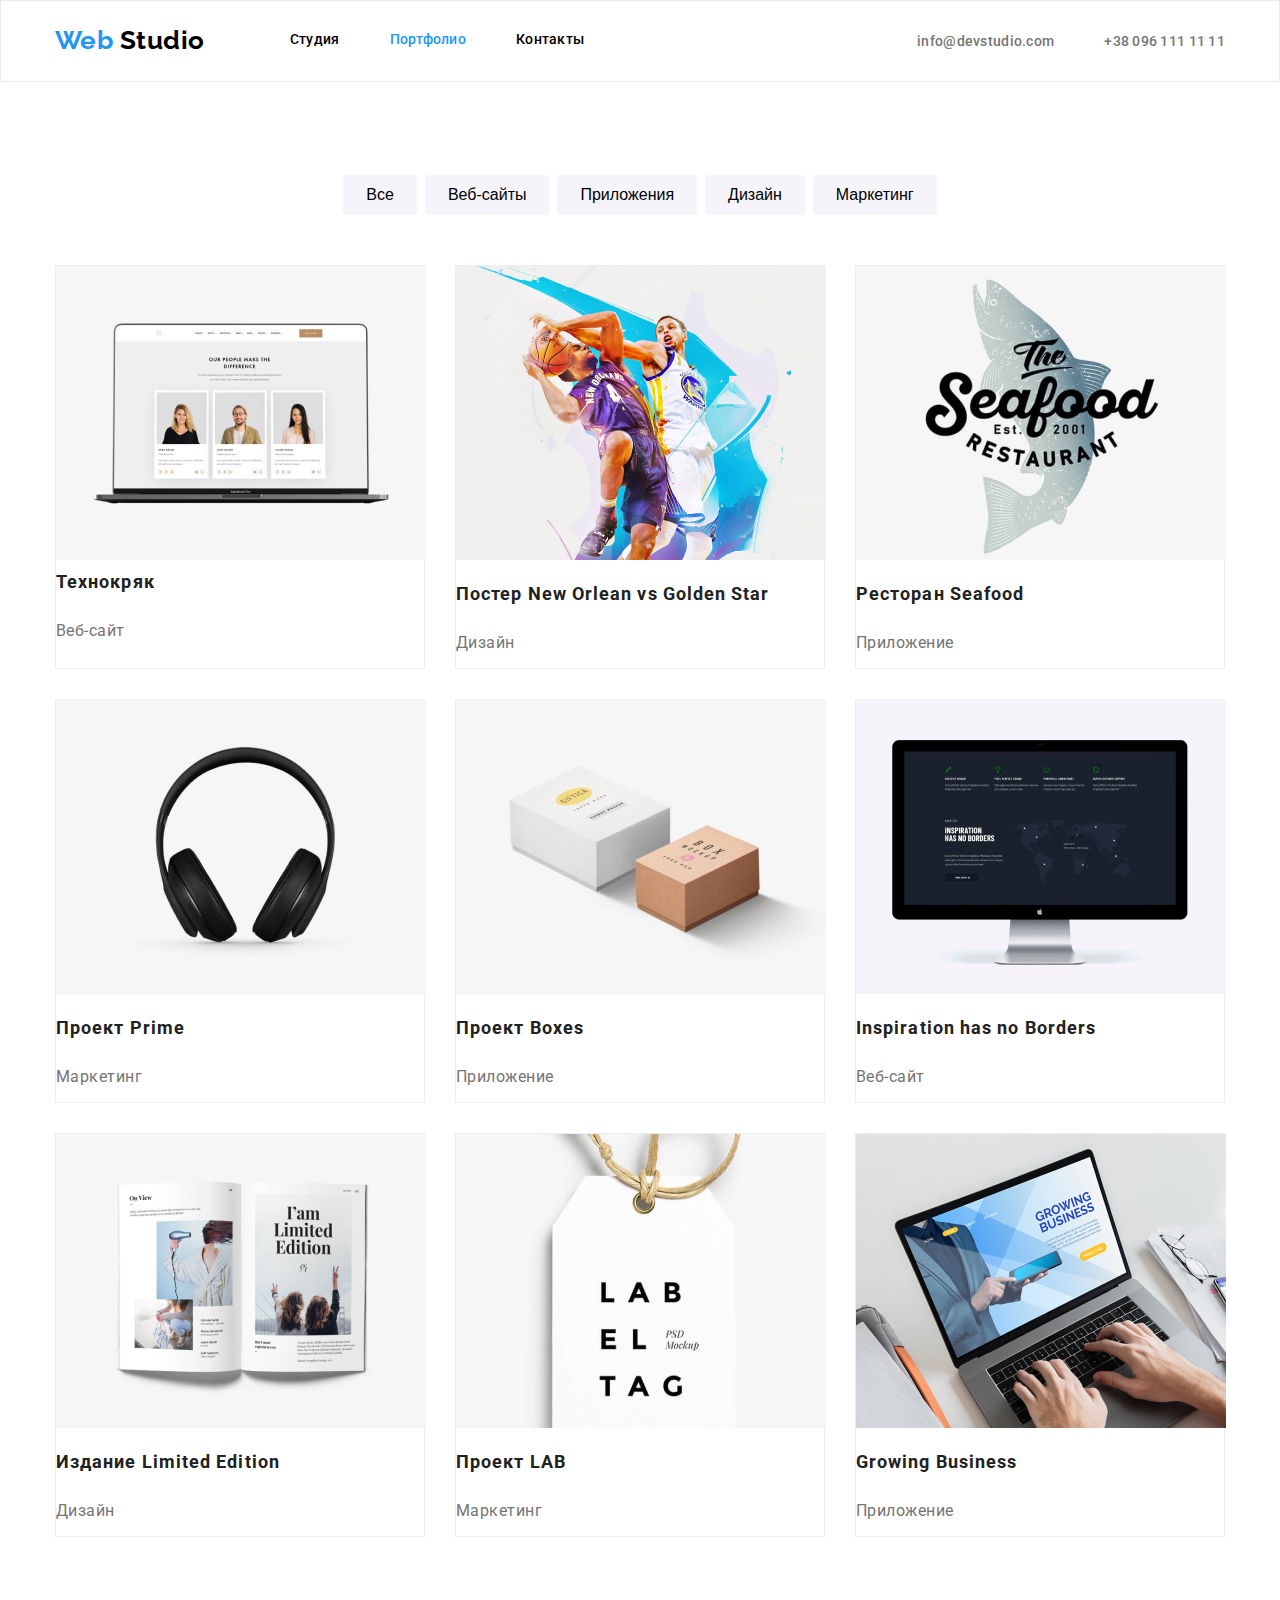
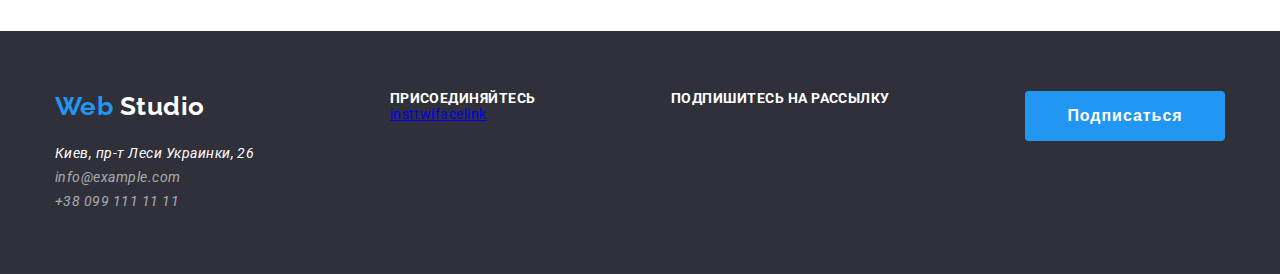
==== commit 7cad780d: "try3.1" ====
--- a/portfolio.html
+++ b/portfolio.html
@@ -46,7 +46,7 @@
                     <a href="" class="work">
                         <img src="./img1/portfolio/1.jpg" class="img" width: 370px; height: 294px; alt="Площадка для продаж">
                         <h1 class="work-title list">Технокряк</h1>
-                        <p class="work-desk">Веб-сайт</p>
+                        <p class="work-desk"> Веб-сайт</p>
                         <!--  <p class="work-excerpt">Технокряк это современная площадка распространения коронавируса.
                             Компании
                             используют эту
@@ -82,7 +82,7 @@
                     <a href="" class="work">
                         <img src="./img1/portfolio/4.jpg"  width: 370px; height: 294px; alt="Наушники">
                         <h1 class="work-title">Проект Prime</h1>
-                        <p class="workt-desk">Маркетинг</p>
+                        <p class="work-desk">Маркетинг</p>
                         <!--<p class="work-excerpt">Технокряк это современная площадка распространения коронавируса.
                             Компании
                             используют эту
@@ -106,7 +106,7 @@
                     <a href="" class="work">
                         <img src="./img1/portfolio/6.jpg" width: 370px; height: 294px; alt="Монитор с Веб-сайтом">
                         <h1 class="work-title">Inspiration has no Borders</h1>
-                        <p class="work--desk">Веб-сайт</p>
+                        <p class="work-desk">Веб-сайт</p>
                         <!--<p class="work-excerpt">Технокряк это современная площадка распространения коронавируса.
                             Компании
                             используют эту
--- a/css/portfolio.css
+++ b/css/portfolio.css
@@ -159,6 +159,7 @@
 .filter .button:active {
     background: var(--accent-color);
     color: var(--focus-color);
+    border: 1px solid transparent;
 }
 
 .work-list {
